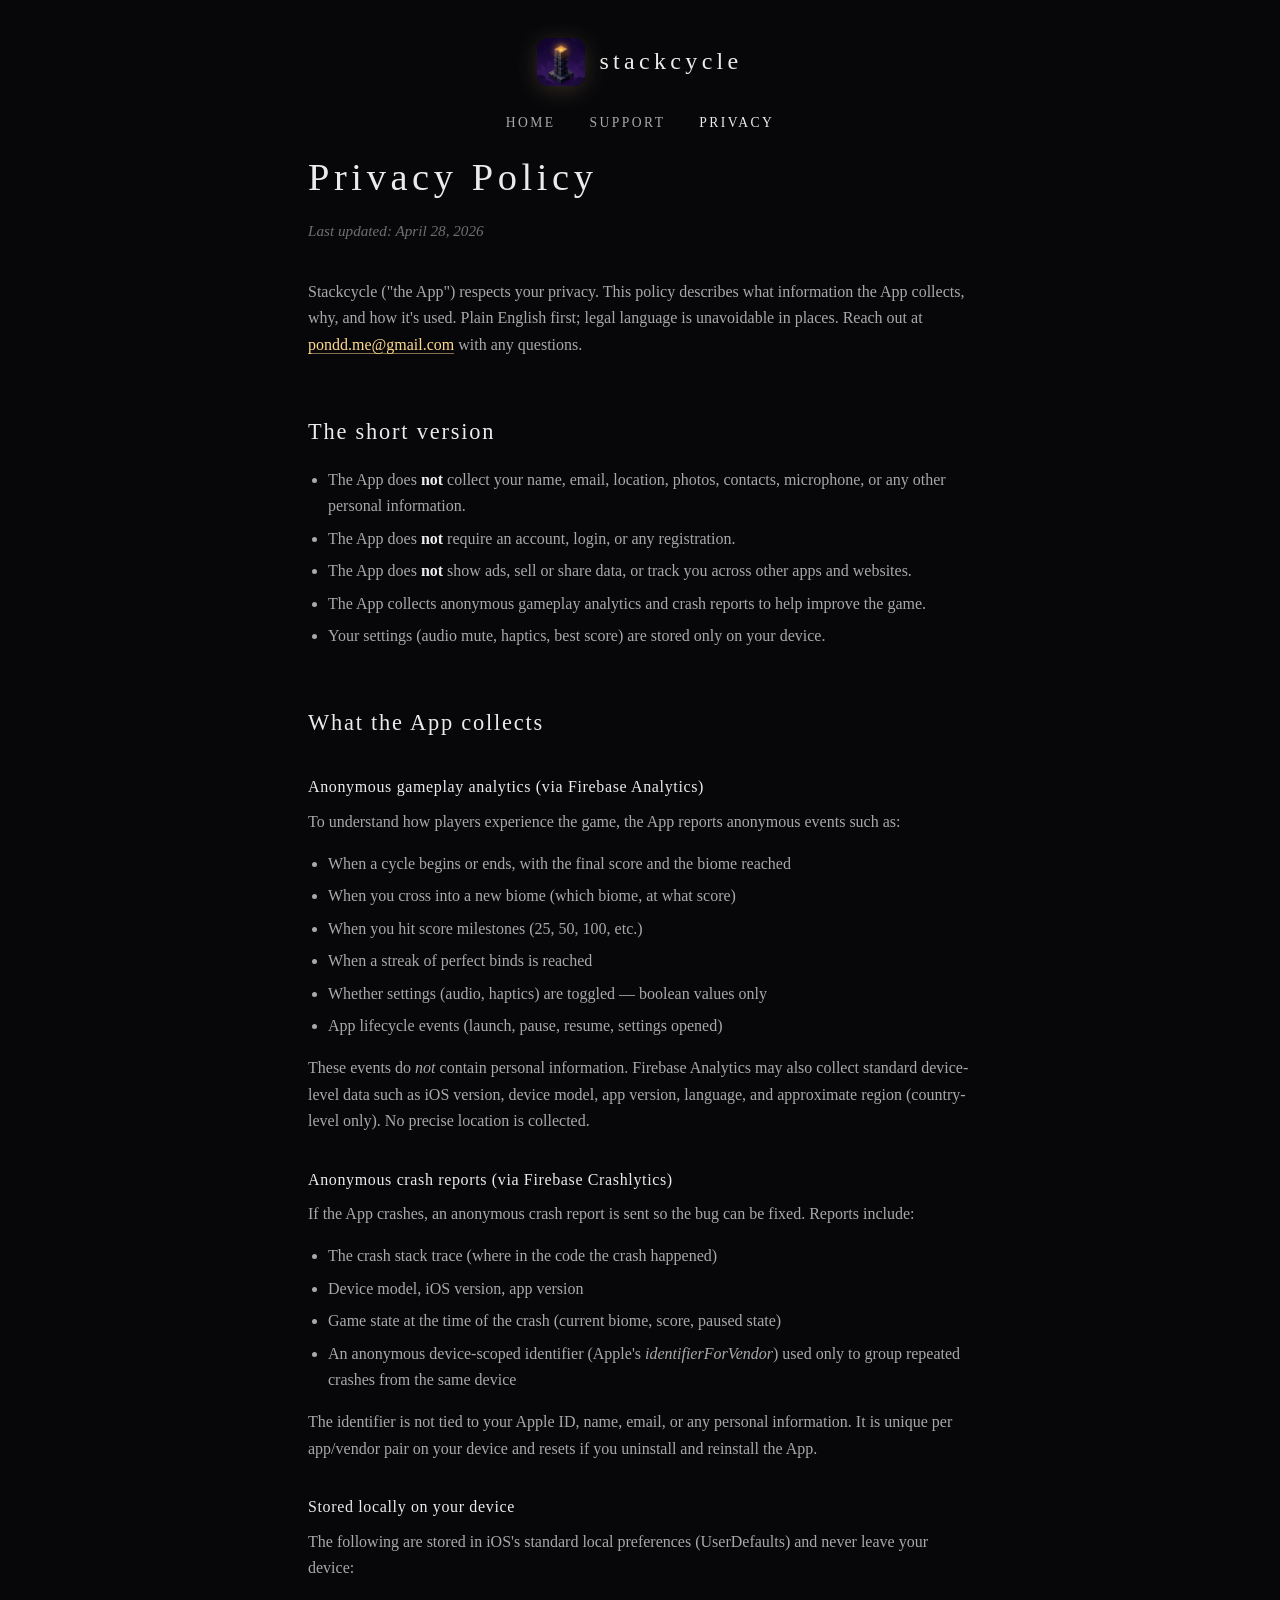
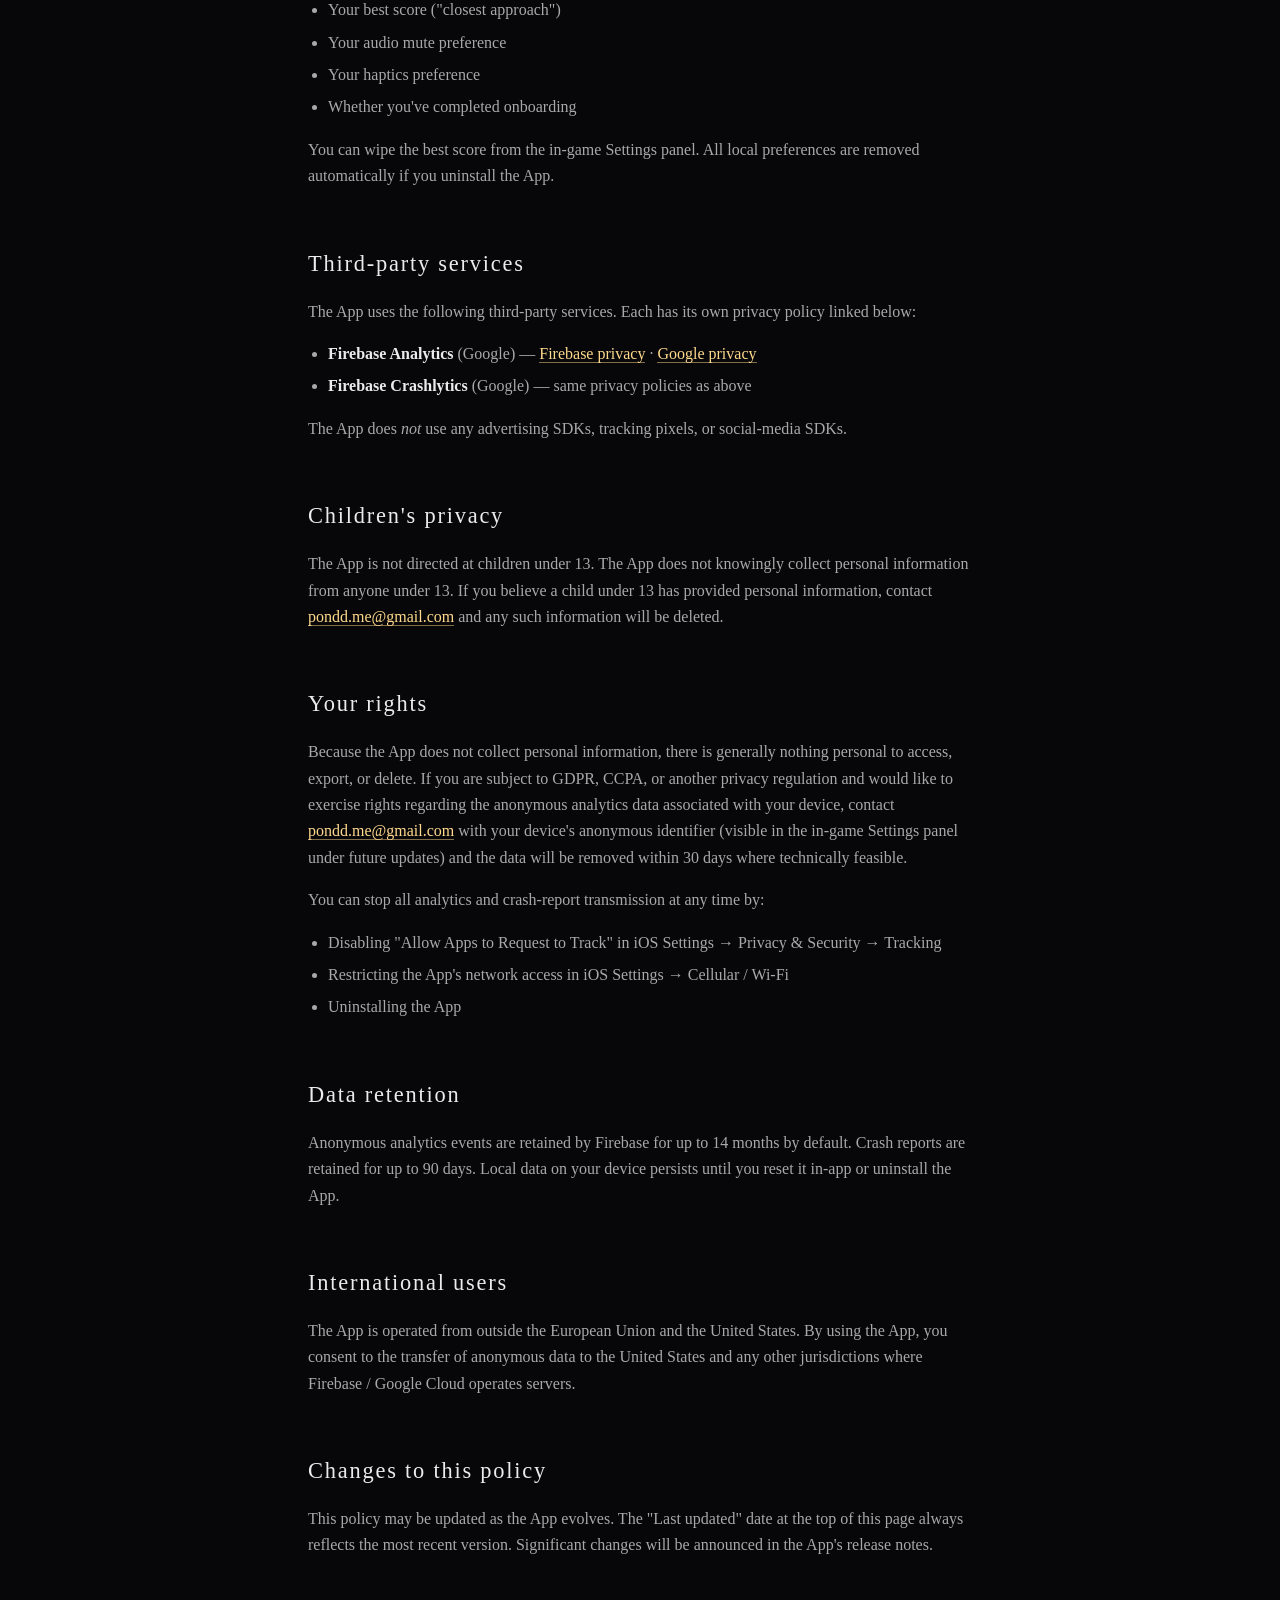
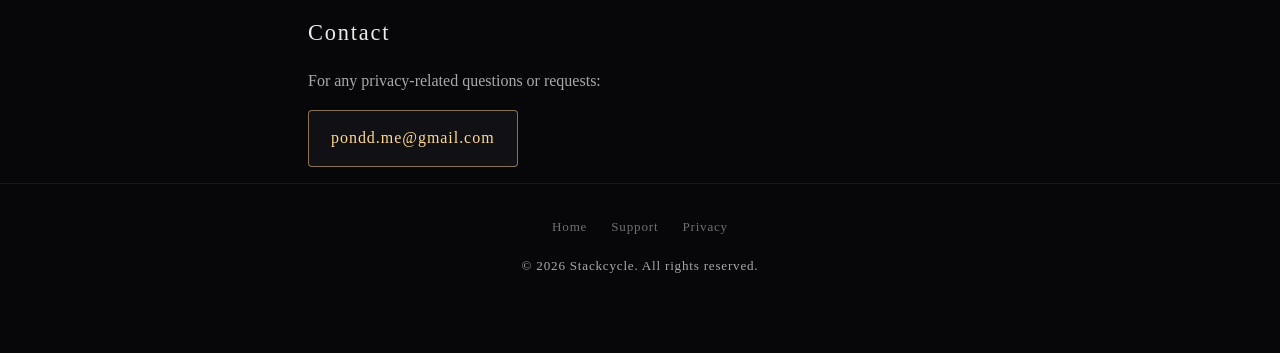
==== privacy.html @ cc397fa3 "init" ====
<!doctype html>
<html lang="en">
<head>
    <meta charset="utf-8">
    <meta name="viewport" content="width=device-width, initial-scale=1">
    <title>Privacy Policy — Stackcycle</title>
    <meta name="description" content="Privacy policy for Stackcycle.">
    <link rel="icon" type="image/png" href="assets/icon.png">
    <link rel="apple-touch-icon" href="assets/icon.png">
    <link rel="stylesheet" href="assets/style.css">
</head>
<body>
    <header class="site-header container">
        <a href="index.html" class="site-header__brand">
            <img src="assets/icon.png" alt="Stackcycle icon" class="site-header__icon">
            <span class="site-header__name">stackcycle</span>
        </a>
        <nav class="site-nav">
            <a href="index.html">Home</a>
            <a href="support.html">Support</a>
            <a href="privacy.html" class="active">Privacy</a>
        </nav>
    </header>

    <main class="container">
        <h1>Privacy Policy</h1>
        <p class="section-eyebrow">Last updated: April 28, 2026</p>

        <p>Stackcycle ("the App") respects your privacy. This policy describes what information the App collects, why, and how it's used. Plain English first; legal language is unavoidable in places. Reach out at <a href="mailto:pondd.me@gmail.com">pondd.me@gmail.com</a> with any questions.</p>

        <h2>The short version</h2>

        <ul>
            <li>The App does <strong>not</strong> collect your name, email, location, photos, contacts, microphone, or any other personal information.</li>
            <li>The App does <strong>not</strong> require an account, login, or any registration.</li>
            <li>The App does <strong>not</strong> show ads, sell or share data, or track you across other apps and websites.</li>
            <li>The App collects anonymous gameplay analytics and crash reports to help improve the game.</li>
            <li>Your settings (audio mute, haptics, best score) are stored only on your device.</li>
        </ul>

        <h2>What the App collects</h2>

        <h3>Anonymous gameplay analytics (via Firebase Analytics)</h3>
        <p>To understand how players experience the game, the App reports anonymous events such as:</p>
        <ul>
            <li>When a cycle begins or ends, with the final score and the biome reached</li>
            <li>When you cross into a new biome (which biome, at what score)</li>
            <li>When you hit score milestones (25, 50, 100, etc.)</li>
            <li>When a streak of perfect binds is reached</li>
            <li>Whether settings (audio, haptics) are toggled — boolean values only</li>
            <li>App lifecycle events (launch, pause, resume, settings opened)</li>
        </ul>
        <p>These events do <em>not</em> contain personal information. Firebase Analytics may also collect standard device-level data such as iOS version, device model, app version, language, and approximate region (country-level only). No precise location is collected.</p>

        <h3>Anonymous crash reports (via Firebase Crashlytics)</h3>
        <p>If the App crashes, an anonymous crash report is sent so the bug can be fixed. Reports include:</p>
        <ul>
            <li>The crash stack trace (where in the code the crash happened)</li>
            <li>Device model, iOS version, app version</li>
            <li>Game state at the time of the crash (current biome, score, paused state)</li>
            <li>An anonymous device-scoped identifier (Apple's <em>identifierForVendor</em>) used only to group repeated crashes from the same device</li>
        </ul>
        <p>The identifier is not tied to your Apple ID, name, email, or any personal information. It is unique per app/vendor pair on your device and resets if you uninstall and reinstall the App.</p>

        <h3>Stored locally on your device</h3>
        <p>The following are stored in iOS's standard local preferences (UserDefaults) and never leave your device:</p>
        <ul>
            <li>Your best score ("closest approach")</li>
            <li>Your audio mute preference</li>
            <li>Your haptics preference</li>
            <li>Whether you've completed onboarding</li>
        </ul>
        <p>You can wipe the best score from the in-game Settings panel. All local preferences are removed automatically if you uninstall the App.</p>

        <h2>Third-party services</h2>

        <p>The App uses the following third-party services. Each has its own privacy policy linked below:</p>

        <ul>
            <li><strong>Firebase Analytics</strong> (Google) — <a href="https://firebase.google.com/support/privacy" target="_blank" rel="noopener">Firebase privacy</a> · <a href="https://policies.google.com/privacy" target="_blank" rel="noopener">Google privacy</a></li>
            <li><strong>Firebase Crashlytics</strong> (Google) — same privacy policies as above</li>
        </ul>

        <p>The App does <em>not</em> use any advertising SDKs, tracking pixels, or social-media SDKs.</p>

        <h2>Children's privacy</h2>

        <p>The App is not directed at children under 13. The App does not knowingly collect personal information from anyone under 13. If you believe a child under 13 has provided personal information, contact <a href="mailto:pondd.me@gmail.com">pondd.me@gmail.com</a> and any such information will be deleted.</p>

        <h2>Your rights</h2>

        <p>Because the App does not collect personal information, there is generally nothing personal to access, export, or delete. If you are subject to GDPR, CCPA, or another privacy regulation and would like to exercise rights regarding the anonymous analytics data associated with your device, contact <a href="mailto:pondd.me@gmail.com">pondd.me@gmail.com</a> with your device's anonymous identifier (visible in the in-game Settings panel under future updates) and the data will be removed within 30 days where technically feasible.</p>

        <p>You can stop all analytics and crash-report transmission at any time by:</p>
        <ul>
            <li>Disabling "Allow Apps to Request to Track" in iOS Settings → Privacy &amp; Security → Tracking</li>
            <li>Restricting the App's network access in iOS Settings → Cellular / Wi-Fi</li>
            <li>Uninstalling the App</li>
        </ul>

        <h2>Data retention</h2>

        <p>Anonymous analytics events are retained by Firebase for up to 14 months by default. Crash reports are retained for up to 90 days. Local data on your device persists until you reset it in-app or uninstall the App.</p>

        <h2>International users</h2>

        <p>The App is operated from outside the European Union and the United States. By using the App, you consent to the transfer of anonymous data to the United States and any other jurisdictions where Firebase / Google Cloud operates servers.</p>

        <h2>Changes to this policy</h2>

        <p>This policy may be updated as the App evolves. The "Last updated" date at the top of this page always reflects the most recent version. Significant changes will be announced in the App's release notes.</p>

        <h2>Contact</h2>

        <p>For any privacy-related questions or requests:</p>
        <p><a href="mailto:pondd.me@gmail.com" class="contact-pill">pondd.me@gmail.com</a></p>
    </main>

    <footer>
        <a href="index.html">Home</a>
        <a href="support.html">Support</a>
        <a href="privacy.html">Privacy</a>
        <p style="margin-top:18px;">&copy; 2026 Stackcycle. All rights reserved.</p>
    </footer>
</body>
</html>
---- assets/style.css ----
/* Stackcycle — shared site styles */

:root {
    --bg: #07070a;
    --bg-panel: rgba(20, 20, 26, 0.7);
    --border: rgba(255, 255, 255, 0.08);
    --text: rgba(255, 255, 255, 0.92);
    --text-soft: rgba(255, 255, 255, 0.65);
    --text-faint: rgba(255, 255, 255, 0.42);
    --gold: rgb(255, 217, 140);
    --gold-soft: rgba(255, 217, 140, 0.5);
}

*, *::before, *::after { box-sizing: border-box; }

html, body {
    margin: 0;
    padding: 0;
    background: var(--bg);
    color: var(--text);
    font-family: Georgia, "Times New Roman", "Iowan Old Style", serif;
    font-weight: 300;
    line-height: 1.65;
    -webkit-font-smoothing: antialiased;
    -moz-osx-font-smoothing: grayscale;
}

a {
    color: var(--gold);
    text-decoration: none;
    border-bottom: 1px solid var(--gold-soft);
    transition: opacity 0.2s;
}
a:hover { opacity: 0.7; }

/* Layout */

.container {
    max-width: 720px;
    margin: 0 auto;
    padding: 0 28px;
}

.site-header {
    padding: 28px 0 0;
    text-align: center;
}

.site-header__brand {
    display: inline-flex;
    align-items: center;
    gap: 14px;
    color: var(--text);
    border-bottom: none;
    padding: 10px 0;
}
.site-header__brand:hover { opacity: 0.85; }

.site-header__icon {
    width: 48px; height: 48px;
    border-radius: 11px;
    box-shadow: 0 4px 24px rgba(255, 217, 140, 0.18);
}

.site-header__name {
    font-family: Georgia, serif;
    font-weight: 300;
    font-size: 1.5rem;
    letter-spacing: 0.18em;
    text-transform: lowercase;
}

.site-nav {
    padding: 16px 0 12px;
    text-align: center;
    font-size: 0.85rem;
    letter-spacing: 0.18em;
    text-transform: uppercase;
}
.site-nav a {
    margin: 0 14px;
    color: var(--text-soft);
    border-bottom: none;
}
.site-nav a:hover { color: var(--gold); }
.site-nav a.active { color: var(--text); }

/* Hero */

.hero {
    position: relative;
    padding: 80px 0 100px;
    text-align: center;
    overflow: hidden;
    border-bottom: 1px solid var(--border);
}

.hero__bg {
    position: absolute;
    inset: 0;
    background-size: cover;
    background-position: center;
    background-repeat: no-repeat;
    opacity: 0.35;
    z-index: 0;
    filter: blur(0.5px);
}
.hero__bg::after {
    content: "";
    position: absolute;
    inset: 0;
    background: linear-gradient(180deg, rgba(7,7,10,0.4) 0%, rgba(7,7,10,0.85) 70%, var(--bg) 100%);
}

.hero__content {
    position: relative;
    z-index: 1;
}

.hero__title {
    font-family: Georgia, serif;
    font-weight: 200;
    font-size: 3.4rem;
    letter-spacing: 0.22em;
    text-transform: lowercase;
    margin: 12px 0 22px;
    text-shadow: 0 4px 24px rgba(0,0,0,0.6);
}

.hero__tagline {
    font-style: italic;
    color: var(--text-soft);
    font-size: 1.1rem;
    letter-spacing: 0.06em;
    margin: 0 auto 36px;
    max-width: 460px;
    text-shadow: 0 2px 12px rgba(0,0,0,0.6);
}

.hero__cta {
    display: inline-flex;
    align-items: center;
    gap: 8px;
    padding: 12px 28px;
    color: var(--text);
    border: 1px solid var(--gold-soft);
    border-radius: 2px;
    font-size: 0.9rem;
    letter-spacing: 0.16em;
    text-transform: uppercase;
}
.hero__cta:hover { background: rgba(255,217,140,0.06); }

/* Content */

main { padding: 60px 0 80px; }

h1 {
    font-family: Georgia, serif;
    font-weight: 200;
    font-size: 2.4rem;
    letter-spacing: 0.12em;
    margin: 0 0 8px;
}

h2 {
    font-family: Georgia, serif;
    font-weight: 300;
    font-size: 1.4rem;
    letter-spacing: 0.08em;
    margin: 56px 0 16px;
    color: var(--text);
}

h3 {
    font-weight: 400;
    font-size: 1rem;
    letter-spacing: 0.04em;
    margin: 32px 0 8px;
    color: var(--text);
}

.section-eyebrow {
    color: var(--text-faint);
    font-style: italic;
    font-size: 0.95rem;
    margin: 0 0 36px;
}

p {
    color: var(--text-soft);
    margin: 0 0 16px;
}

ul, ol {
    color: var(--text-soft);
    padding-left: 20px;
}
li { margin: 6px 0; }

strong, b {
    color: var(--text);
    font-weight: 600;
}

/* Cards */

.card {
    background: var(--bg-panel);
    border: 1px solid var(--border);
    border-radius: 4px;
    padding: 24px 28px;
    margin: 18px 0;
}
.card h3 { margin-top: 0; }

/* Biome strip — small horizontally scrolling preview */

.biome-strip {
    display: grid;
    grid-template-columns: repeat(3, 1fr);
    gap: 8px;
    margin: 36px 0;
}
.biome-strip__tile {
    aspect-ratio: 16 / 9;
    background-size: cover;
    background-position: center;
    border-radius: 3px;
    opacity: 0.85;
    transition: opacity 0.3s, transform 0.3s;
}
.biome-strip__tile:hover { opacity: 1; transform: translateY(-2px); }

/* Lore quote */

.lore {
    border-left: 1px solid var(--gold-soft);
    padding: 4px 0 4px 20px;
    margin: 28px 0;
    font-style: italic;
    color: var(--text-soft);
}

/* FAQ */

.faq__item {
    border-bottom: 1px solid var(--border);
    padding: 18px 0;
}
.faq__q {
    color: var(--text);
    font-weight: 400;
    margin: 0 0 8px;
}
.faq__a { margin: 0; }

/* Contact pill */

.contact-pill {
    display: inline-block;
    padding: 14px 22px;
    background: var(--bg-panel);
    border: 1px solid var(--gold-soft);
    border-radius: 4px;
    color: var(--gold);
    border-bottom: 1px solid var(--gold-soft);
    font-family: Georgia, serif;
    letter-spacing: 0.06em;
}

/* Footer */

footer {
    border-top: 1px solid var(--border);
    padding: 32px 0 60px;
    text-align: center;
    color: var(--text-faint);
    font-size: 0.82rem;
    letter-spacing: 0.06em;
}
footer a {
    color: var(--text-faint);
    border-bottom: none;
    margin: 0 10px;
}
footer a:hover { color: var(--gold); }

/* Responsive */

@media (max-width: 600px) {
    .hero { padding: 56px 0 72px; }
    .hero__title { font-size: 2.4rem; letter-spacing: 0.16em; }
    .hero__tagline { font-size: 1rem; }
    h1 { font-size: 1.9rem; }
    h2 { font-size: 1.2rem; margin: 40px 0 12px; }
    .biome-strip { grid-template-columns: repeat(2, 1fr); }
}
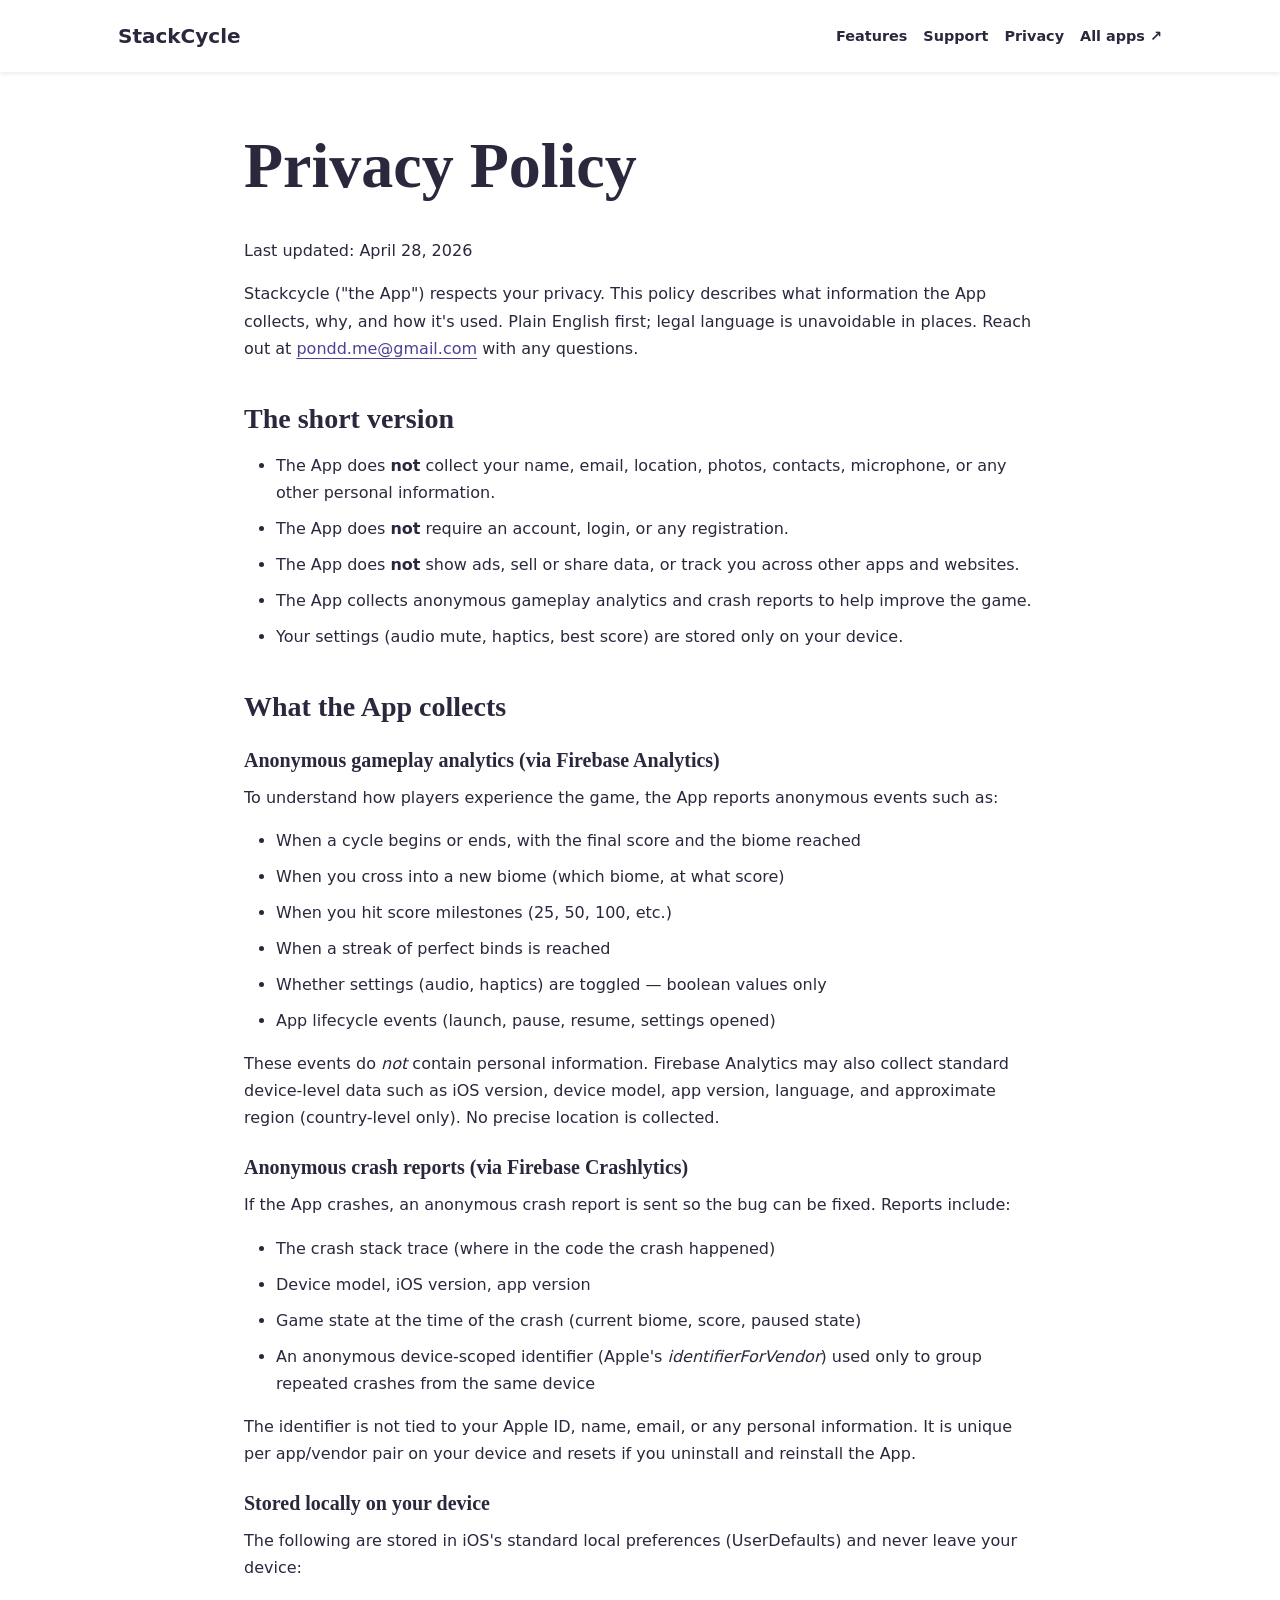
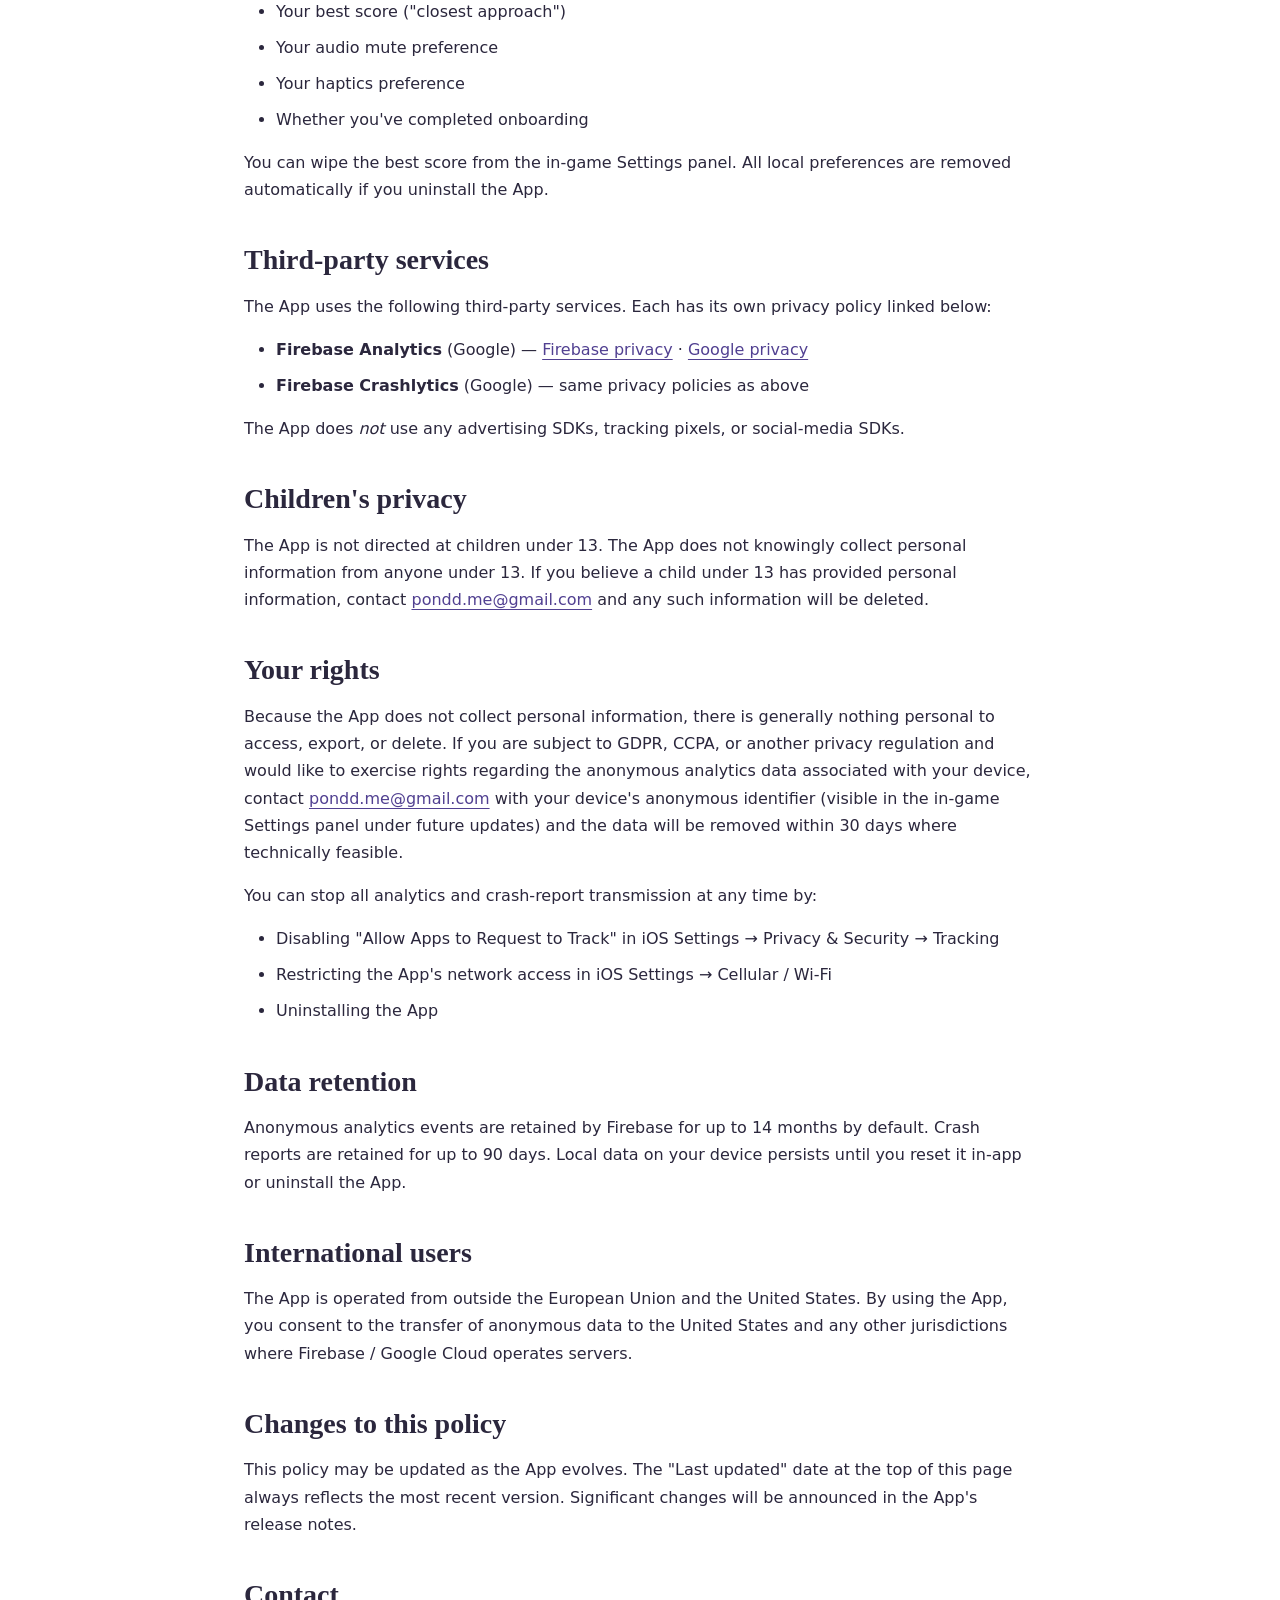
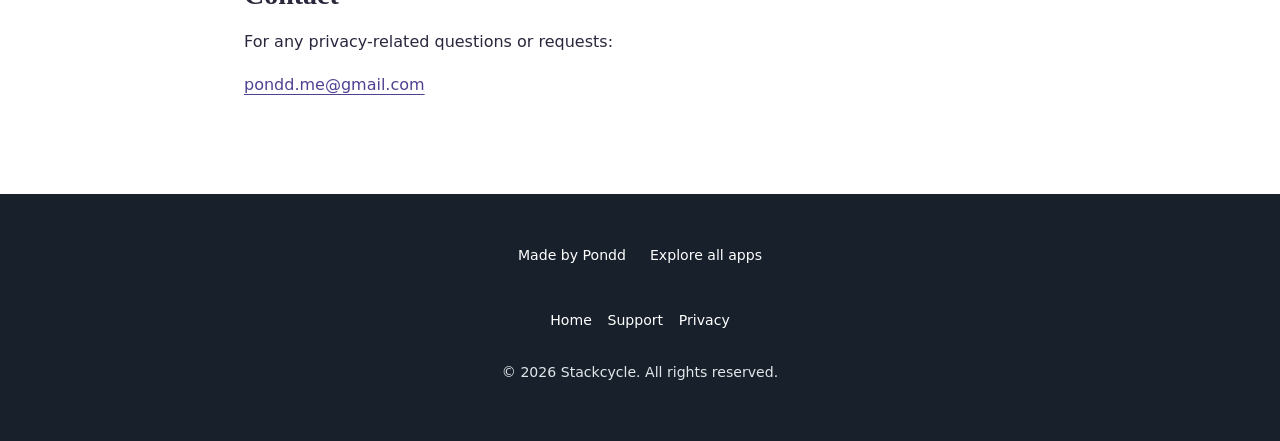
==== commit 5f454dcb: "Refresh app website with customized New Age layout" ====
--- a/privacy.html
+++ b/privacy.html
@@ -1,126 +1,82 @@
-<!doctype html>
-<html lang="en">
-<head>
-    <meta charset="utf-8">
-    <meta name="viewport" content="width=device-width, initial-scale=1">
-    <title>Privacy Policy — Stackcycle</title>
-    <meta name="description" content="Privacy policy for Stackcycle.">
-    <link rel="icon" type="image/png" href="assets/icon.png">
-    <link rel="apple-touch-icon" href="assets/icon.png">
-    <link rel="stylesheet" href="assets/style.css">
-</head>
-<body>
-    <header class="site-header container">
-        <a href="index.html" class="site-header__brand">
-            <img src="assets/icon.png" alt="Stackcycle icon" class="site-header__icon">
-            <span class="site-header__name">stackcycle</span>
-        </a>
-        <nav class="site-nav">
-            <a href="index.html">Home</a>
-            <a href="support.html">Support</a>
-            <a href="privacy.html" class="active">Privacy</a>
-        </nav>
-    </header>
+<!doctype html><html lang="en"><head>
+<meta charset="utf-8"/>
+<meta content="width=device-width, initial-scale=1" name="viewport"/>
+<title>Privacy Policy — Stackcycle</title>
+<meta content="Privacy policy for Stackcycle." name="description"/>
+<link href="assets/icon.png" rel="icon" type="image/png"/>
+<link href="assets/icon.png" rel="apple-touch-icon"/>
 
-    <main class="container">
-        <h1>Privacy Policy</h1>
-        <p class="section-eyebrow">Last updated: April 28, 2026</p>
-
-        <p>Stackcycle ("the App") respects your privacy. This policy describes what information the App collects, why, and how it's used. Plain English first; legal language is unavoidable in places. Reach out at <a href="mailto:pondd.me@gmail.com">pondd.me@gmail.com</a> with any questions.</p>
-
-        <h2>The short version</h2>
-
-        <ul>
-            <li>The App does <strong>not</strong> collect your name, email, location, photos, contacts, microphone, or any other personal information.</li>
-            <li>The App does <strong>not</strong> require an account, login, or any registration.</li>
-            <li>The App does <strong>not</strong> show ads, sell or share data, or track you across other apps and websites.</li>
-            <li>The App collects anonymous gameplay analytics and crash reports to help improve the game.</li>
-            <li>Your settings (audio mute, haptics, best score) are stored only on your device.</li>
-        </ul>
-
-        <h2>What the App collects</h2>
-
-        <h3>Anonymous gameplay analytics (via Firebase Analytics)</h3>
-        <p>To understand how players experience the game, the App reports anonymous events such as:</p>
-        <ul>
-            <li>When a cycle begins or ends, with the final score and the biome reached</li>
-            <li>When you cross into a new biome (which biome, at what score)</li>
-            <li>When you hit score milestones (25, 50, 100, etc.)</li>
-            <li>When a streak of perfect binds is reached</li>
-            <li>Whether settings (audio, haptics) are toggled — boolean values only</li>
-            <li>App lifecycle events (launch, pause, resume, settings opened)</li>
-        </ul>
-        <p>These events do <em>not</em> contain personal information. Firebase Analytics may also collect standard device-level data such as iOS version, device model, app version, language, and approximate region (country-level only). No precise location is collected.</p>
-
-        <h3>Anonymous crash reports (via Firebase Crashlytics)</h3>
-        <p>If the App crashes, an anonymous crash report is sent so the bug can be fixed. Reports include:</p>
-        <ul>
-            <li>The crash stack trace (where in the code the crash happened)</li>
-            <li>Device model, iOS version, app version</li>
-            <li>Game state at the time of the crash (current biome, score, paused state)</li>
-            <li>An anonymous device-scoped identifier (Apple's <em>identifierForVendor</em>) used only to group repeated crashes from the same device</li>
-        </ul>
-        <p>The identifier is not tied to your Apple ID, name, email, or any personal information. It is unique per app/vendor pair on your device and resets if you uninstall and reinstall the App.</p>
-
-        <h3>Stored locally on your device</h3>
-        <p>The following are stored in iOS's standard local preferences (UserDefaults) and never leave your device:</p>
-        <ul>
-            <li>Your best score ("closest approach")</li>
-            <li>Your audio mute preference</li>
-            <li>Your haptics preference</li>
-            <li>Whether you've completed onboarding</li>
-        </ul>
-        <p>You can wipe the best score from the in-game Settings panel. All local preferences are removed automatically if you uninstall the App.</p>
-
-        <h2>Third-party services</h2>
-
-        <p>The App uses the following third-party services. Each has its own privacy policy linked below:</p>
-
-        <ul>
-            <li><strong>Firebase Analytics</strong> (Google) — <a href="https://firebase.google.com/support/privacy" target="_blank" rel="noopener">Firebase privacy</a> · <a href="https://policies.google.com/privacy" target="_blank" rel="noopener">Google privacy</a></li>
-            <li><strong>Firebase Crashlytics</strong> (Google) — same privacy policies as above</li>
-        </ul>
-
-        <p>The App does <em>not</em> use any advertising SDKs, tracking pixels, or social-media SDKs.</p>
-
-        <h2>Children's privacy</h2>
-
-        <p>The App is not directed at children under 13. The App does not knowingly collect personal information from anyone under 13. If you believe a child under 13 has provided personal information, contact <a href="mailto:pondd.me@gmail.com">pondd.me@gmail.com</a> and any such information will be deleted.</p>
-
-        <h2>Your rights</h2>
-
-        <p>Because the App does not collect personal information, there is generally nothing personal to access, export, or delete. If you are subject to GDPR, CCPA, or another privacy regulation and would like to exercise rights regarding the anonymous analytics data associated with your device, contact <a href="mailto:pondd.me@gmail.com">pondd.me@gmail.com</a> with your device's anonymous identifier (visible in the in-game Settings panel under future updates) and the data will be removed within 30 days where technically feasible.</p>
-
-        <p>You can stop all analytics and crash-report transmission at any time by:</p>
-        <ul>
-            <li>Disabling "Allow Apps to Request to Track" in iOS Settings → Privacy &amp; Security → Tracking</li>
-            <li>Restricting the App's network access in iOS Settings → Cellular / Wi-Fi</li>
-            <li>Uninstalling the App</li>
-        </ul>
-
-        <h2>Data retention</h2>
-
-        <p>Anonymous analytics events are retained by Firebase for up to 14 months by default. Crash reports are retained for up to 90 days. Local data on your device persists until you reset it in-app or uninstall the App.</p>
-
-        <h2>International users</h2>
-
-        <p>The App is operated from outside the European Union and the United States. By using the App, you consent to the transfer of anonymous data to the United States and any other jurisdictions where Firebase / Google Cloud operates servers.</p>
-
-        <h2>Changes to this policy</h2>
-
-        <p>This policy may be updated as the App evolves. The "Last updated" date at the top of this page always reflects the most recent version. Significant changes will be announced in the App's release notes.</p>
-
-        <h2>Contact</h2>
-
-        <p>For any privacy-related questions or requests:</p>
-        <p><a href="mailto:pondd.me@gmail.com" class="contact-pill">pondd.me@gmail.com</a></p>
-    </main>
-
-    <footer>
-        <a href="index.html">Home</a>
-        <a href="support.html">Support</a>
-        <a href="privacy.html">Privacy</a>
-        <p style="margin-top:18px;">&copy; 2026 Stackcycle. All rights reserved.</p>
-    </footer>
-</body>
-</html>
+<link href="new-age/css/styles.css" rel="stylesheet"/><link href="new-age/css/app.css" rel="stylesheet"/></head><body><a class="skip-link" href="#main-content">Skip to content</a><nav class="navbar navbar-light shadow-sm" id="mainNav" aria-label="Main navigation"><div class="container px-5"><a class="navbar-brand fw-bold" href="index.html">StackCycle</a><div class="site-links"><a href="index.html#features">Features</a><a href="support.html">Support</a><a href="privacy.html">Privacy</a><a href="https://pond1982.github.io/Pondd-Page/apps.html">All apps ↗</a></div></div></nav><main id="main-content" class="legal-content">
+<h1>Privacy Policy</h1>
+<p class="section-eyebrow">Last updated: April 28, 2026</p>
+<p>Stackcycle ("the App") respects your privacy. This policy describes what information the App collects, why, and how it's used. Plain English first; legal language is unavoidable in places. Reach out at <a href="mailto:pondd.me@gmail.com">pondd.me@gmail.com</a> with any questions.</p>
+<h2>The short version</h2>
+<ul>
+<li>The App does <strong>not</strong> collect your name, email, location, photos, contacts, microphone, or any other personal information.</li>
+<li>The App does <strong>not</strong> require an account, login, or any registration.</li>
+<li>The App does <strong>not</strong> show ads, sell or share data, or track you across other apps and websites.</li>
+<li>The App collects anonymous gameplay analytics and crash reports to help improve the game.</li>
+<li>Your settings (audio mute, haptics, best score) are stored only on your device.</li>
+</ul>
+<h2>What the App collects</h2>
+<h3>Anonymous gameplay analytics (via Firebase Analytics)</h3>
+<p>To understand how players experience the game, the App reports anonymous events such as:</p>
+<ul>
+<li>When a cycle begins or ends, with the final score and the biome reached</li>
+<li>When you cross into a new biome (which biome, at what score)</li>
+<li>When you hit score milestones (25, 50, 100, etc.)</li>
+<li>When a streak of perfect binds is reached</li>
+<li>Whether settings (audio, haptics) are toggled — boolean values only</li>
+<li>App lifecycle events (launch, pause, resume, settings opened)</li>
+</ul>
+<p>These events do <em>not</em> contain personal information. Firebase Analytics may also collect standard device-level data such as iOS version, device model, app version, language, and approximate region (country-level only). No precise location is collected.</p>
+<h3>Anonymous crash reports (via Firebase Crashlytics)</h3>
+<p>If the App crashes, an anonymous crash report is sent so the bug can be fixed. Reports include:</p>
+<ul>
+<li>The crash stack trace (where in the code the crash happened)</li>
+<li>Device model, iOS version, app version</li>
+<li>Game state at the time of the crash (current biome, score, paused state)</li>
+<li>An anonymous device-scoped identifier (Apple's <em>identifierForVendor</em>) used only to group repeated crashes from the same device</li>
+</ul>
+<p>The identifier is not tied to your Apple ID, name, email, or any personal information. It is unique per app/vendor pair on your device and resets if you uninstall and reinstall the App.</p>
+<h3>Stored locally on your device</h3>
+<p>The following are stored in iOS's standard local preferences (UserDefaults) and never leave your device:</p>
+<ul>
+<li>Your best score ("closest approach")</li>
+<li>Your audio mute preference</li>
+<li>Your haptics preference</li>
+<li>Whether you've completed onboarding</li>
+</ul>
+<p>You can wipe the best score from the in-game Settings panel. All local preferences are removed automatically if you uninstall the App.</p>
+<h2>Third-party services</h2>
+<p>The App uses the following third-party services. Each has its own privacy policy linked below:</p>
+<ul>
+<li><strong>Firebase Analytics</strong> (Google) — <a href="https://firebase.google.com/support/privacy" rel="noopener" target="_blank">Firebase privacy</a> · <a href="https://policies.google.com/privacy" rel="noopener" target="_blank">Google privacy</a></li>
+<li><strong>Firebase Crashlytics</strong> (Google) — same privacy policies as above</li>
+</ul>
+<p>The App does <em>not</em> use any advertising SDKs, tracking pixels, or social-media SDKs.</p>
+<h2>Children's privacy</h2>
+<p>The App is not directed at children under 13. The App does not knowingly collect personal information from anyone under 13. If you believe a child under 13 has provided personal information, contact <a href="mailto:pondd.me@gmail.com">pondd.me@gmail.com</a> and any such information will be deleted.</p>
+<h2>Your rights</h2>
+<p>Because the App does not collect personal information, there is generally nothing personal to access, export, or delete. If you are subject to GDPR, CCPA, or another privacy regulation and would like to exercise rights regarding the anonymous analytics data associated with your device, contact <a href="mailto:pondd.me@gmail.com">pondd.me@gmail.com</a> with your device's anonymous identifier (visible in the in-game Settings panel under future updates) and the data will be removed within 30 days where technically feasible.</p>
+<p>You can stop all analytics and crash-report transmission at any time by:</p>
+<ul>
+<li>Disabling "Allow Apps to Request to Track" in iOS Settings → Privacy &amp; Security → Tracking</li>
+<li>Restricting the App's network access in iOS Settings → Cellular / Wi-Fi</li>
+<li>Uninstalling the App</li>
+</ul>
+<h2>Data retention</h2>
+<p>Anonymous analytics events are retained by Firebase for up to 14 months by default. Crash reports are retained for up to 90 days. Local data on your device persists until you reset it in-app or uninstall the App.</p>
+<h2>International users</h2>
+<p>The App is operated from outside the European Union and the United States. By using the App, you consent to the transfer of anonymous data to the United States and any other jurisdictions where Firebase / Google Cloud operates servers.</p>
+<h2>Changes to this policy</h2>
+<p>This policy may be updated as the App evolves. The "Last updated" date at the top of this page always reflects the most recent version. Significant changes will be announced in the App's release notes.</p>
+<h2>Contact</h2>
+<p>For any privacy-related questions or requests:</p>
+<p><a class="contact-pill" href="mailto:pondd.me@gmail.com">pondd.me@gmail.com</a></p>
+</main><footer class="site-footer"><div class="container px-5"><div class="footer-links"><a href="https://pond1982.github.io/Pondd-Page/">Made by Pondd</a><a href="https://pond1982.github.io/Pondd-Page/apps.html">Explore all apps</a></div><div class="footer-original">
+<a href="index.html">Home</a>
+<a href="support.html">Support</a>
+<a href="privacy.html">Privacy</a>
+<p style="margin-top:18px;">© 2026 Stackcycle. All rights reserved.</p>
+</div></div></footer></body></html>
--- a/new-age/css/app.css
+++ b/new-age/css/app.css
@@ -0,0 +1,8 @@
+:root{--accent:#514091;--second:#8a4c48;--tint:#f2eef8;--ink:#2b273d;}
+/* App-specific layer for Start Bootstrap New Age. Base theme: MIT, see LICENSE-NEW-AGE.txt. */
+:root{--bs-body-font-family:system-ui,-apple-system,BlinkMacSystemFont,"Segoe UI",sans-serif;--bs-body-color:var(--ink)}
+html{scroll-padding-top:1rem}body{color:var(--ink);background:#fff;line-height:1.7}h1,h2,h3,.font-alt{font-family:Georgia,"Times New Roman",serif}img{max-width:100%}a{color:var(--accent);text-underline-offset:.25em}a:hover{color:var(--ink)}a:focus-visible,summary:focus-visible{outline:3px solid var(--accent);outline-offset:5px}a,button,summary{-webkit-tap-highlight-color:transparent}.skip-link{position:absolute;top:-100px;left:1rem;background:#fff;color:#111;padding:.7rem 1rem;z-index:1000}.skip-link:focus{top:.5rem}
+#mainNav{position:relative;padding:1rem 0;background:#fff}#mainNav .container{gap:1rem}#mainNav .navbar-brand{font-family:inherit;color:var(--ink);white-space:normal;line-height:1.25;max-width:100%;margin:0}.site-links{display:flex;flex-wrap:wrap;gap:.25rem 1rem;align-items:center}.site-links a{font-size:.9rem;padding:.5rem 0;font-weight:650;color:var(--ink);text-decoration:none}.site-links a:hover{text-decoration:underline}.masthead{padding:5rem 0 4rem;background:var(--tint);overflow:hidden}.eyebrow{font-family:inherit;font-size:.75rem;font-weight:750;text-transform:uppercase;letter-spacing:.15em;color:var(--accent);margin-bottom:1.25rem}.masthead h1{font-size:clamp(2.75rem,5.2vw,5rem);letter-spacing:-.045em;line-height:1.03}.lead{font-size:1.12rem;line-height:1.75;color:#4d555c;max-width:34rem}.app-badge{height:3.1rem}.download-link{display:inline-block}.download-link:hover{transform:translateY(-2px)}.text-link{display:inline-flex;align-items:center;min-height:44px;font-weight:650}.masthead-device-mockup{isolation:isolate;min-height:25rem}.art-orb{position:absolute;width:24rem;max-width:95%;aspect-ratio:1;border-radius:50%;background:linear-gradient(120deg,var(--accent),var(--second));opacity:.18;z-index:-1}.hero-image{display:block;width:auto;max-width:84%;max-height:34rem;border-radius:1.6rem;object-fit:contain;filter:drop-shadow(0 1.2rem 1.5rem #13283425)}.hero-image.phone{border:7px solid #20242c;max-height:34rem;border-radius:2rem}.hero-image.landscape{max-width:100%;width:100%;border-radius:2rem}.hero-image.mascot{border-radius:2.5rem;max-height:30rem}.bg-gradient-primary-to-secondary{background:linear-gradient(110deg,var(--accent),var(--second))!important}.statement{padding:3.3rem 0}.statement h2{font-size:clamp(1.65rem,3vw,2.7rem);line-height:1.25;max-width:54rem;margin:auto}.feature-number{display:block;font-size:2.3rem;line-height:1;font-weight:750;color:var(--accent);margin-bottom:1.1rem}.features-section h2,.detail-section>div>h2{font-size:clamp(2rem,3.5vw,3rem);margin-bottom:3rem}.feature-item h3{font-size:1.45rem}.feature-item p{color:#535b62}.detail-section{background:var(--tint)}.detail-content{max-width:74rem;margin:auto}.detail-content h2{margin:3rem 0 1.2rem;font-size:2rem}.detail-content h3{font-size:1.3rem}.detail-content .features,.roster,.blocks,.biome-strip{display:grid;grid-template-columns:repeat(3,minmax(0,1fr));gap:1.5rem}.detail-content .features__item,.roster__card,.blocks__item,.card,.faq-item,.callout,.contact-box{background:#fff;border:1px solid #16202b18;border-radius:1rem;padding:1.5rem;margin:1rem 0}.features__title,.roster__name,.blocks__item-name{font-weight:750}.features__icon{display:block;font-size:2rem}.roster__card{text-align:center}.roster__face{width:9rem;aspect-ratio:1;object-fit:cover;border-radius:50%;margin-bottom:1rem}.roster__origin,.roster__ult{font-size:.9rem}.blocks__item img{width:4rem;float:left;margin-right:1rem}.biome-strip__tile{aspect-ratio:2.09;background-size:cover;border-radius:.8rem}.lore{font:italic 1.4rem/1.7 Georgia,serif;border-left:3px solid var(--accent);padding:1rem 1.5rem;margin:2rem 0}.screenshot-scroll{display:grid;grid-template-columns:repeat(5,minmax(0,1fr));gap:1rem}.screenshot-item img{border-radius:.8rem}.caption{font-size:.8rem;text-align:center;margin:.7rem 0}.legal-content{max-width:52rem;padding:3.5rem 1.25rem 5rem;margin:auto;overflow-wrap:anywhere}.legal-content h1{font-size:clamp(2.4rem,5vw,4rem);margin-bottom:2rem}.legal-content h2{font-size:1.75rem;margin:2.5rem 0 1rem}.legal-content h3{font-size:1.25rem;margin:1.5rem 0 .75rem}.legal-content .hero{padding:0;background:none}.legal-content .card,.legal-content .callout{background:var(--tint)}.legal-content details{padding:1rem;border:1px solid #16202b25;border-radius:.75rem;margin:1rem 0}.legal-content summary{font-weight:700;cursor:pointer}.legal-content .icon{width:4rem}.legal-content li{margin:.55rem 0}.legal-content .btn{background:var(--accent);color:#fff;white-space:normal}.site-footer{background:#18212b;color:#e1e6e9;padding:2.5rem 0;text-align:center;font-size:.88rem}.footer-links{display:flex;flex-wrap:wrap;gap:.3rem 1.5rem;justify-content:center}.site-footer a{color:#fff;display:inline-flex;align-items:center;min-height:44px}.footer-original{margin-top:1.3rem}.footer-original a{margin:0 .35rem}.download-section{padding:4rem 0}.download-section h2{font-size:clamp(2rem,4vw,3.6rem)}.download-section p{color:#fff;margin-bottom:1.8rem}.section__lede{max-width:48rem}.detail-content .section{padding:1rem 0}.detail-content .section__title{margin-bottom:1rem}.detail-content>section{padding:1rem 0}.detail-content .hero__cta-note{display:none}
+@media(max-width:991px){.masthead{padding:3.5rem 0}.masthead .lead{margin:auto}.masthead-device-mockup{margin-top:2.5rem}.detail-content .features,.roster{grid-template-columns:repeat(2,minmax(0,1fr))}.site-links{gap:.2rem 1rem}.hero-image{max-height:28rem}.hero-image.phone{max-height:28rem}}
+@media(max-width:575px){.container.px-5{padding-left:1.25rem!important;padding-right:1.25rem!important}#mainNav .container{display:block}.site-links{margin-top:.7rem;gap:.1rem 1rem}.site-links a{font-size:.83rem}.masthead h1{font-size:2.8rem}.masthead-device-mockup{min-height:18rem}.hero-image{max-width:90%}.hero-image.phone{max-height:26rem}.detail-content .features,.blocks,.biome-strip{grid-template-columns:1fr}.roster{gap:.7rem}.roster__card{padding:.8rem}.screenshot-scroll{grid-template-columns:repeat(2,minmax(0,1fr))}.feature-item{text-align:left!important}.feature-number{font-size:1.7rem}.legal-content{padding-top:2.5rem}}
+@media(prefers-reduced-motion:reduce){html{scroll-behavior:auto!important}*{animation:none!important;transition:none!important}}
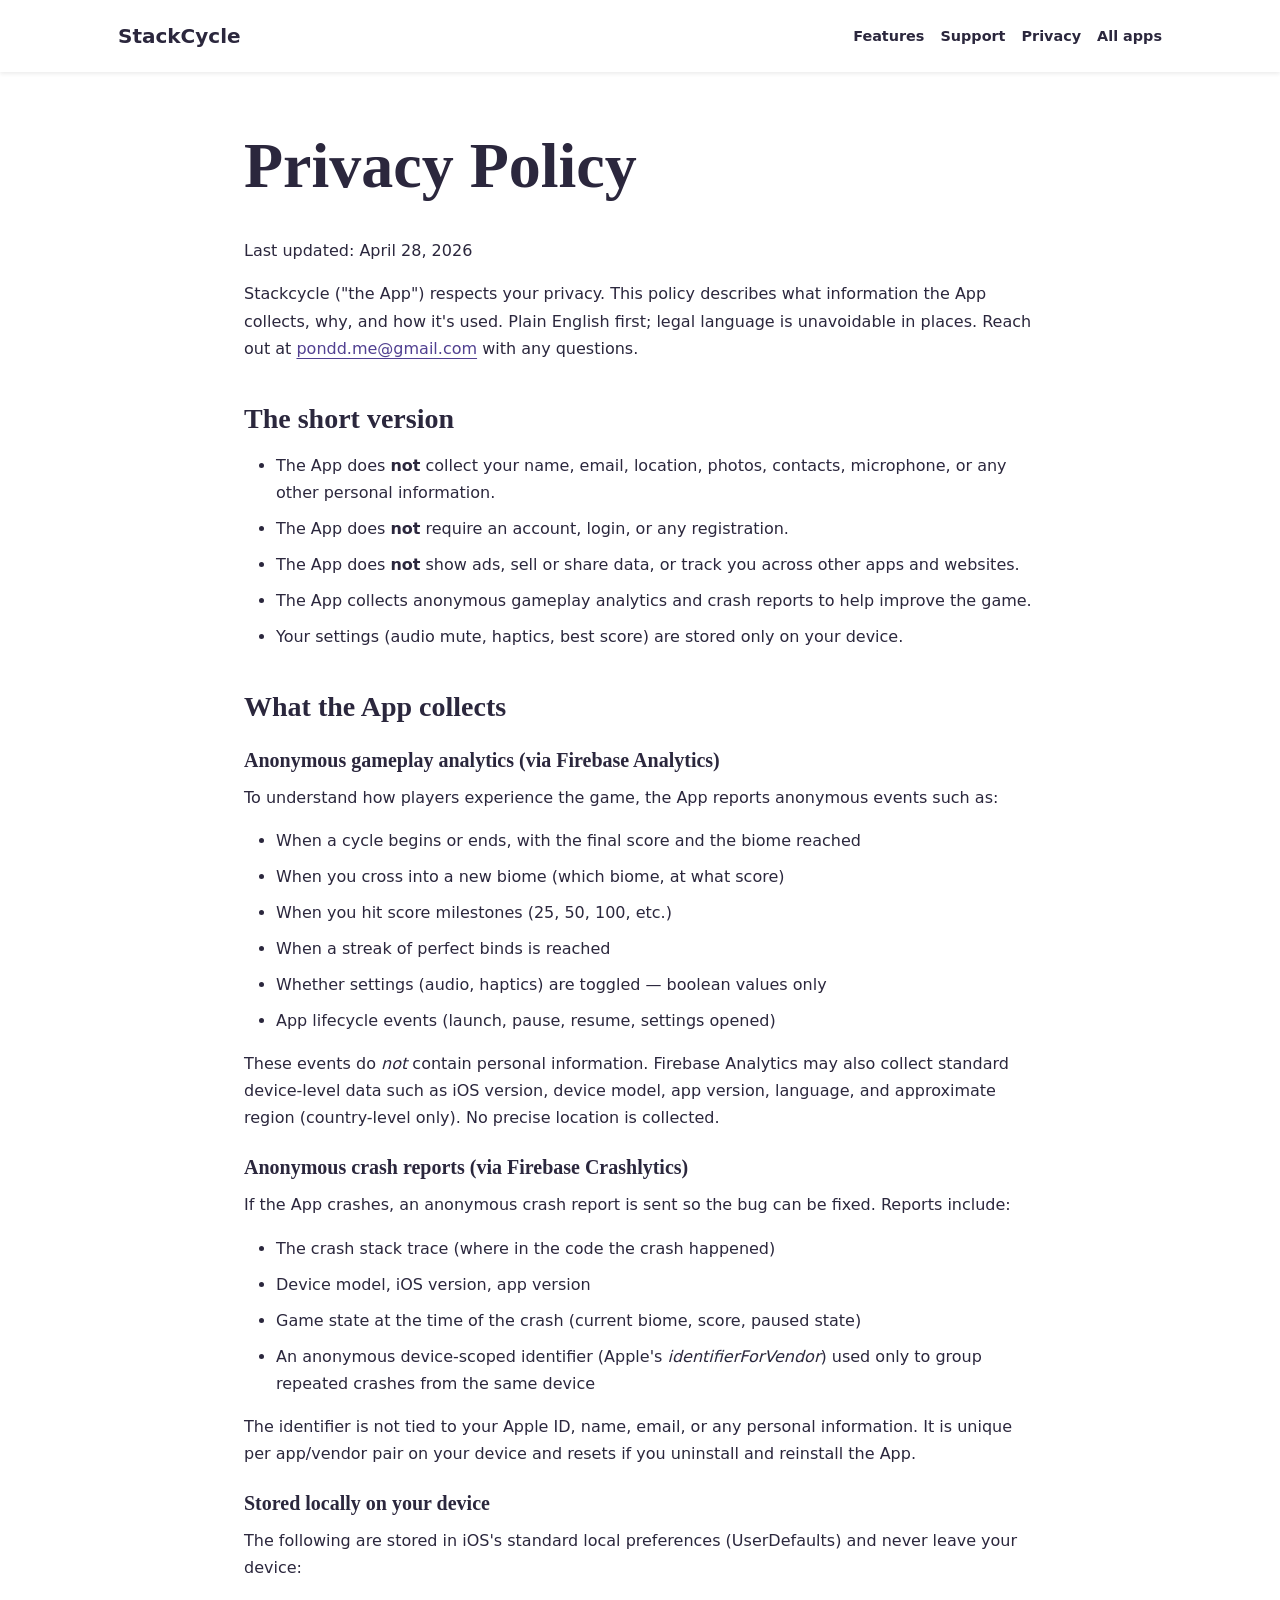
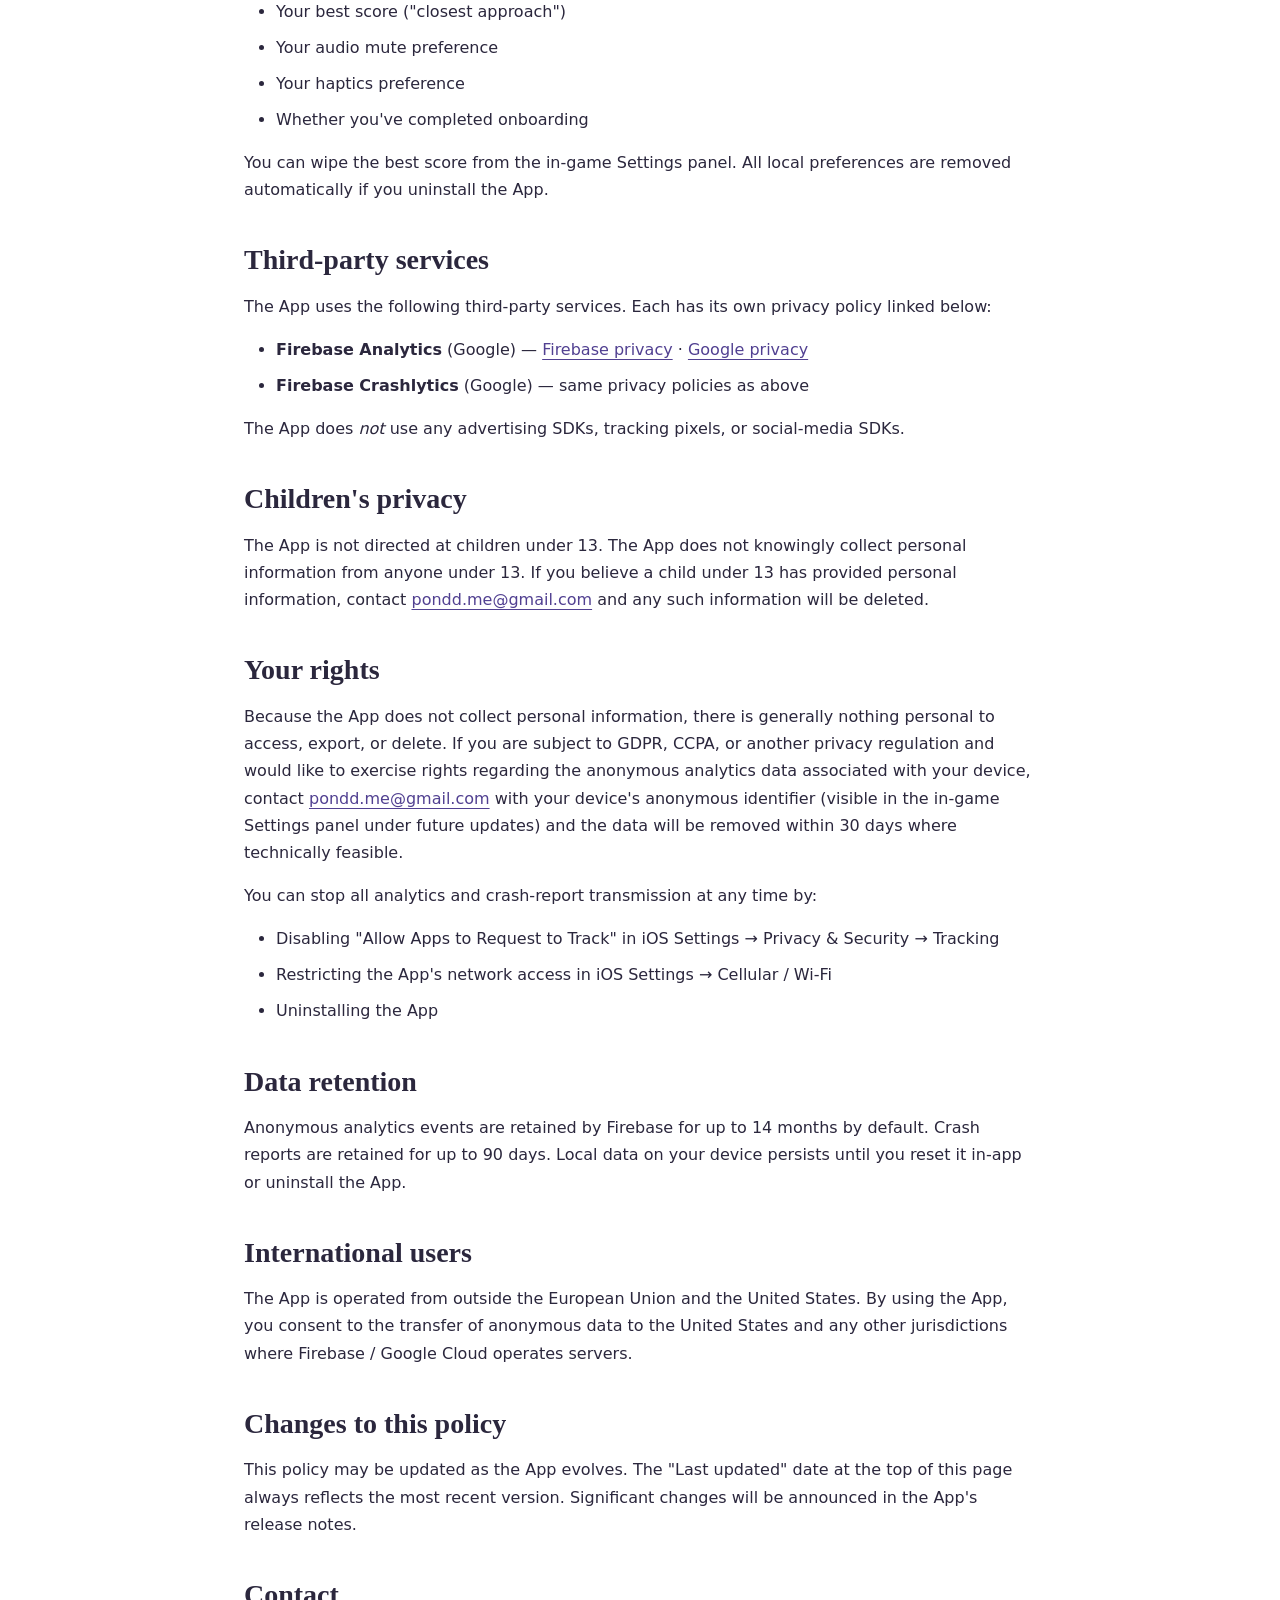
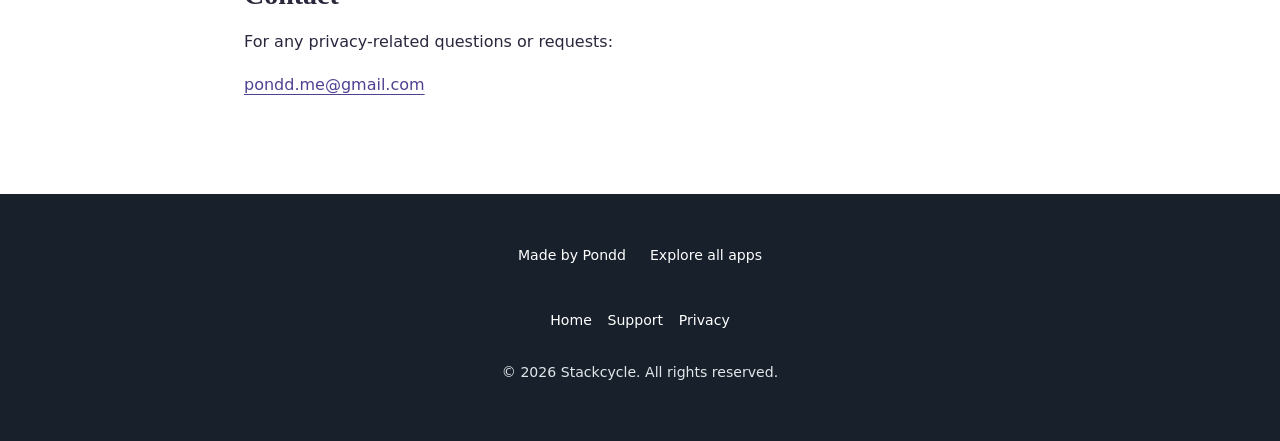
==== commit 1496aa33: "Align app-directory links and record browser QA results" ====
--- a/privacy.html
+++ b/privacy.html
@@ -6,7 +6,7 @@
 <link href="assets/icon.png" rel="icon" type="image/png"/>
 <link href="assets/icon.png" rel="apple-touch-icon"/>
 
-<link href="new-age/css/styles.css" rel="stylesheet"/><link href="new-age/css/app.css" rel="stylesheet"/></head><body><a class="skip-link" href="#main-content">Skip to content</a><nav class="navbar navbar-light shadow-sm" id="mainNav" aria-label="Main navigation"><div class="container px-5"><a class="navbar-brand fw-bold" href="index.html">StackCycle</a><div class="site-links"><a href="index.html#features">Features</a><a href="support.html">Support</a><a href="privacy.html">Privacy</a><a href="https://pond1982.github.io/Pondd-Page/apps.html">All apps ↗</a></div></div></nav><main id="main-content" class="legal-content">
+<link href="new-age/css/styles.css" rel="stylesheet"/><link href="new-age/css/app.css" rel="stylesheet"/></head><body><a class="skip-link" href="#main-content">Skip to content</a><nav class="navbar navbar-light shadow-sm" id="mainNav" aria-label="Main navigation"><div class="container px-5"><a class="navbar-brand fw-bold" href="index.html">StackCycle</a><div class="site-links"><a href="index.html#features">Features</a><a href="support.html">Support</a><a href="privacy.html">Privacy</a><a href="https://pond1982.github.io/Pondd-Page/index.html#apps">All apps</a></div></div></nav><main id="main-content" class="legal-content">
 <h1>Privacy Policy</h1>
 <p class="section-eyebrow">Last updated: April 28, 2026</p>
 <p>Stackcycle ("the App") respects your privacy. This policy describes what information the App collects, why, and how it's used. Plain English first; legal language is unavoidable in places. Reach out at <a href="mailto:pondd.me@gmail.com">pondd.me@gmail.com</a> with any questions.</p>
@@ -74,7 +74,7 @@
 <h2>Contact</h2>
 <p>For any privacy-related questions or requests:</p>
 <p><a class="contact-pill" href="mailto:pondd.me@gmail.com">pondd.me@gmail.com</a></p>
-</main><footer class="site-footer"><div class="container px-5"><div class="footer-links"><a href="https://pond1982.github.io/Pondd-Page/">Made by Pondd</a><a href="https://pond1982.github.io/Pondd-Page/apps.html">Explore all apps</a></div><div class="footer-original">
+</main><footer class="site-footer"><div class="container px-5"><div class="footer-links"><a href="https://pond1982.github.io/Pondd-Page/">Made by Pondd</a><a href="https://pond1982.github.io/Pondd-Page/index.html#apps">Explore all apps</a></div><div class="footer-original">
 <a href="index.html">Home</a>
 <a href="support.html">Support</a>
 <a href="privacy.html">Privacy</a>
--- a/new-age/css/app.css
+++ b/new-age/css/app.css
@@ -6,3 +6,6 @@
 @media(max-width:991px){.masthead{padding:3.5rem 0}.masthead .lead{margin:auto}.masthead-device-mockup{margin-top:2.5rem}.detail-content .features,.roster{grid-template-columns:repeat(2,minmax(0,1fr))}.site-links{gap:.2rem 1rem}.hero-image{max-height:28rem}.hero-image.phone{max-height:28rem}}
 @media(max-width:575px){.container.px-5{padding-left:1.25rem!important;padding-right:1.25rem!important}#mainNav .container{display:block}.site-links{margin-top:.7rem;gap:.1rem 1rem}.site-links a{font-size:.83rem}.masthead h1{font-size:2.8rem}.masthead-device-mockup{min-height:18rem}.hero-image{max-width:90%}.hero-image.phone{max-height:26rem}.detail-content .features,.blocks,.biome-strip{grid-template-columns:1fr}.roster{gap:.7rem}.roster__card{padding:.8rem}.screenshot-scroll{grid-template-columns:repeat(2,minmax(0,1fr))}.feature-item{text-align:left!important}.feature-number{font-size:1.7rem}.legal-content{padding-top:2.5rem}}
 @media(prefers-reduced-motion:reduce){html{scroll-behavior:auto!important}*{animation:none!important;transition:none!important}}
+
+/* Keep New Age row gutters inside narrow-screen containers. */
+@media(max-width:575px){.row.gx-5{--bs-gutter-x:2rem}}
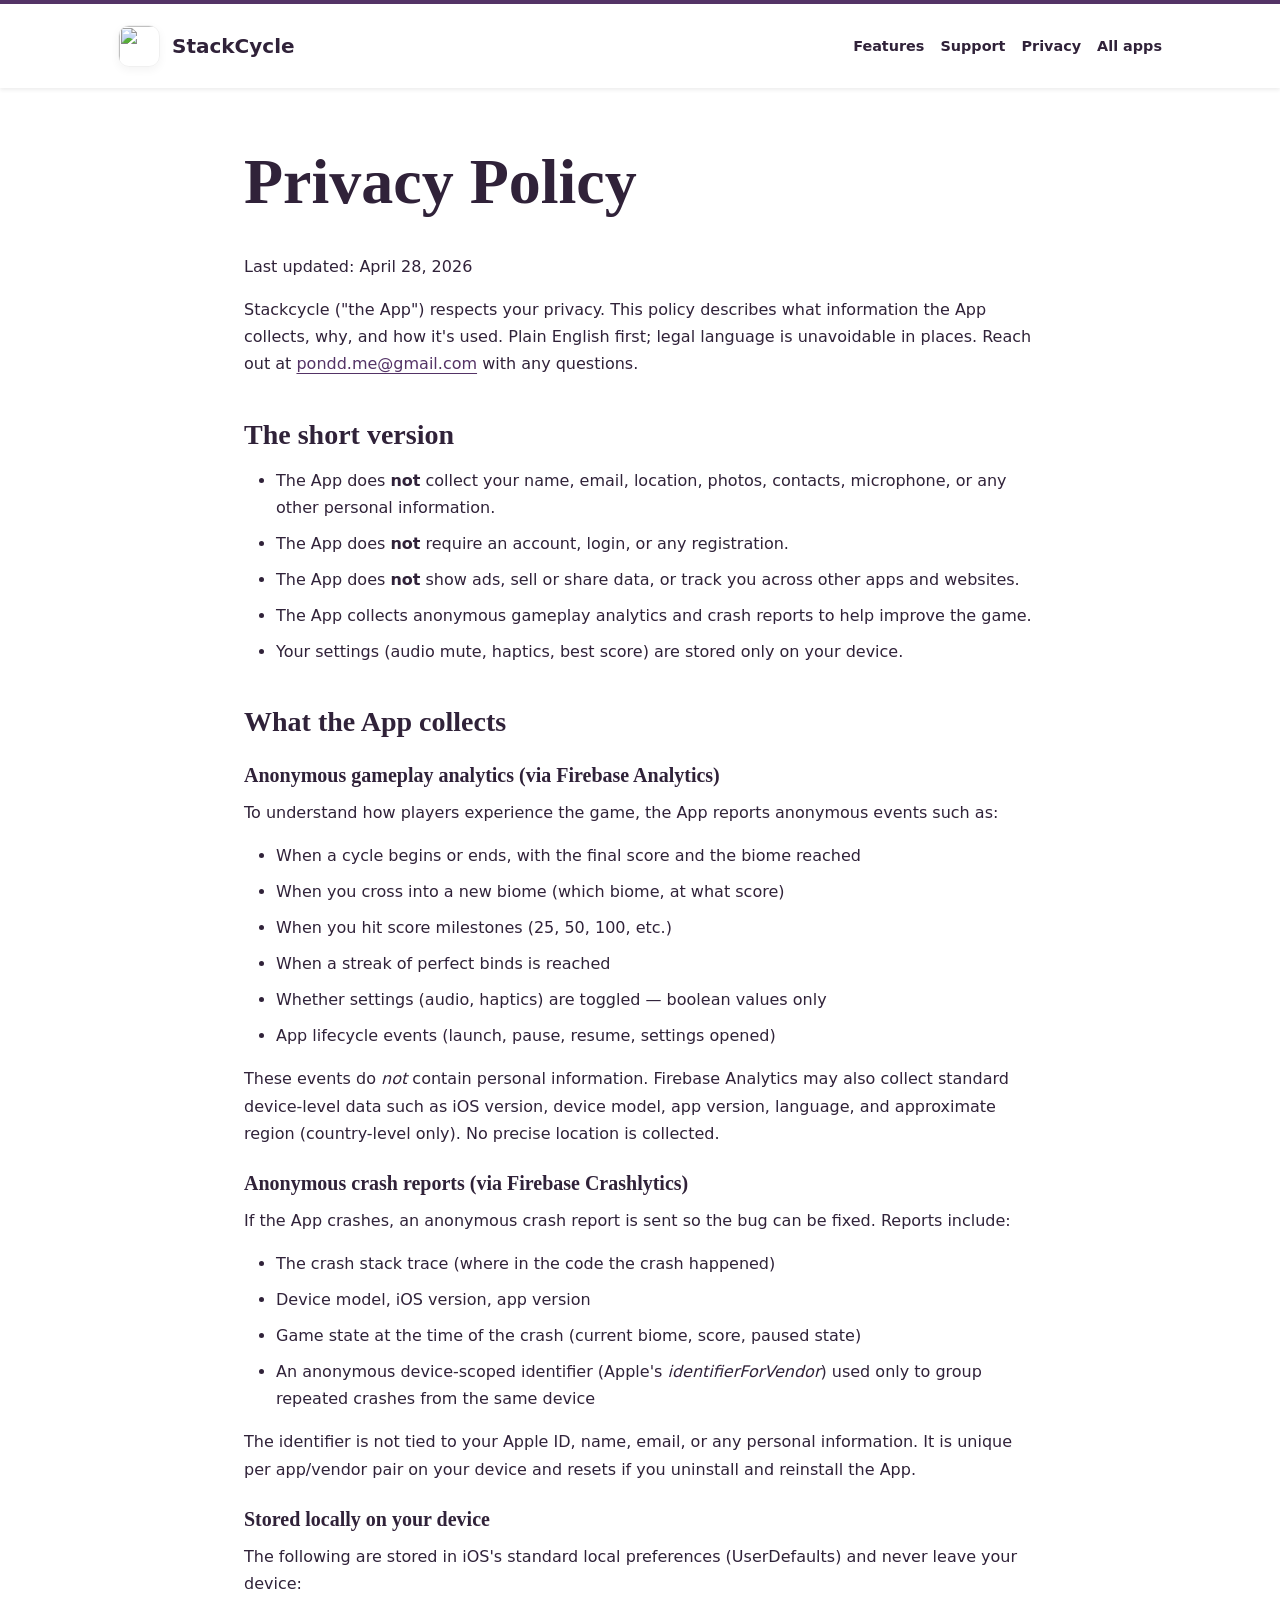
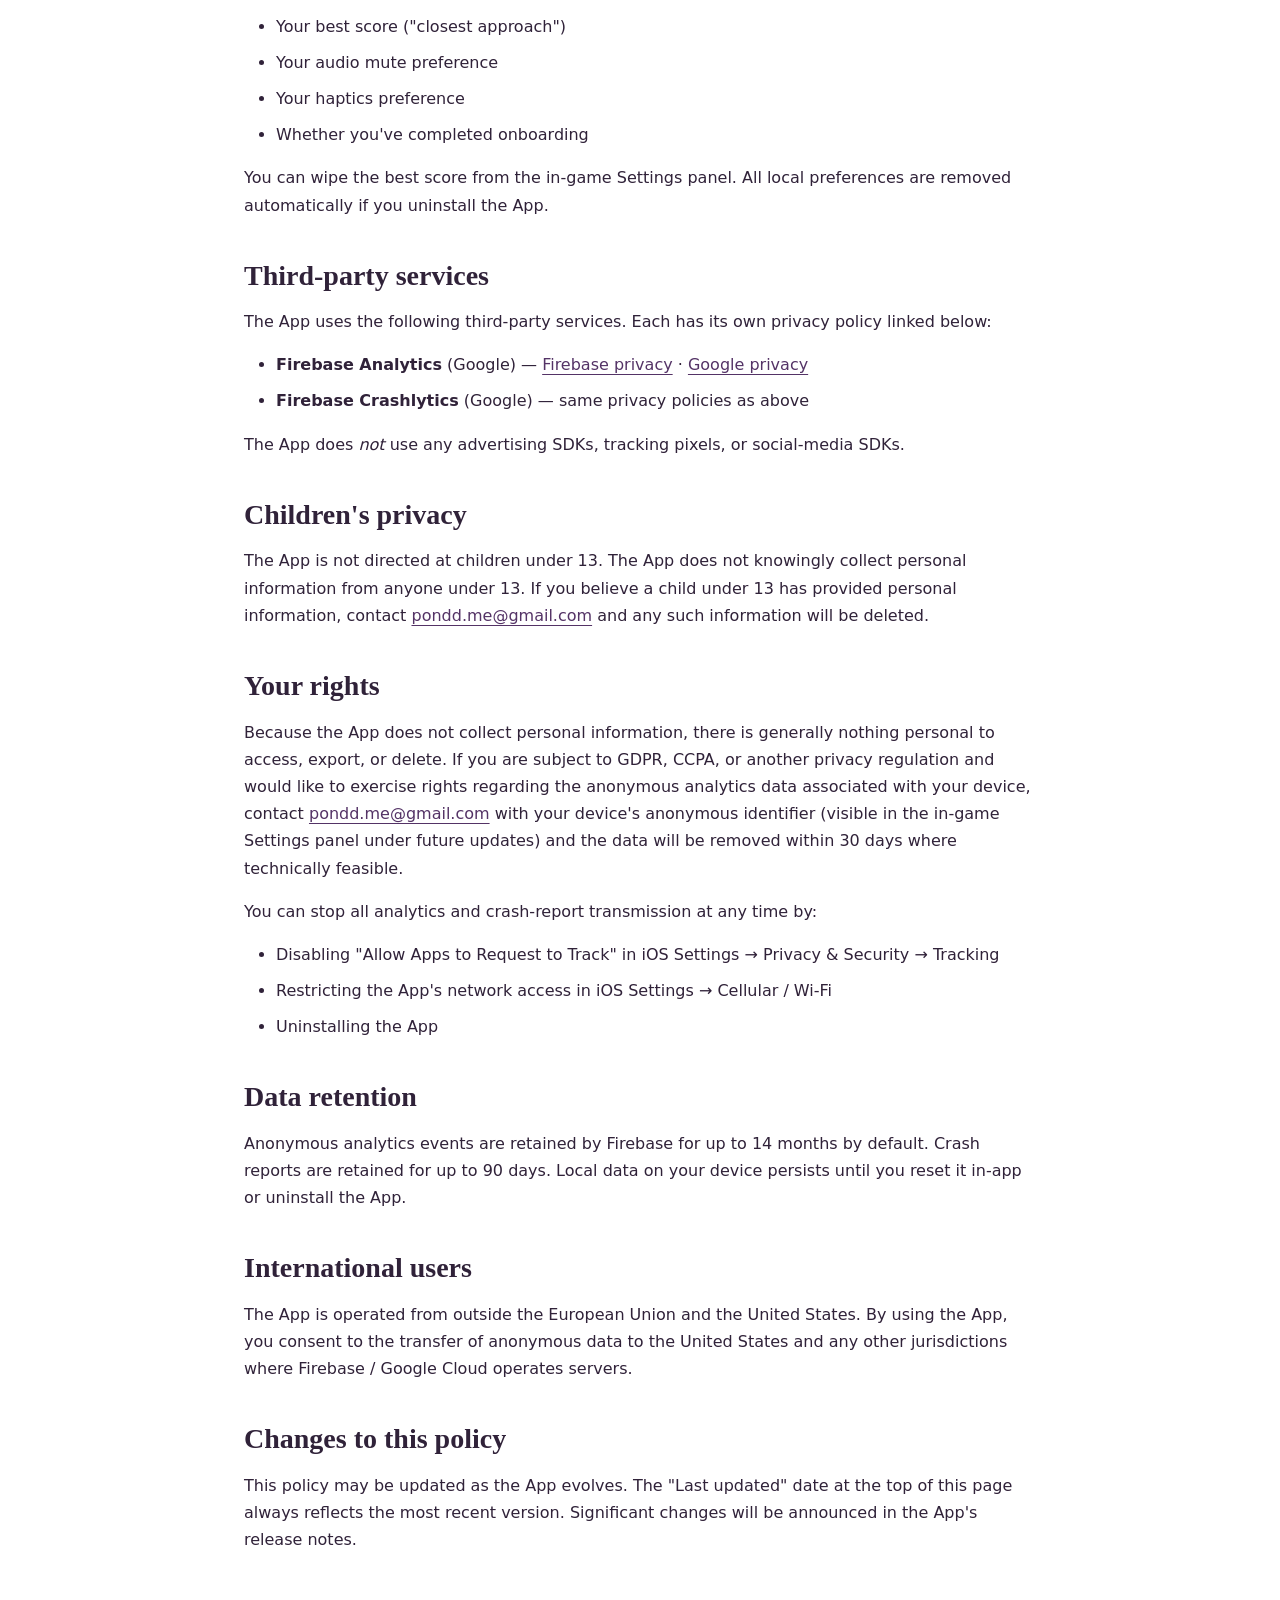
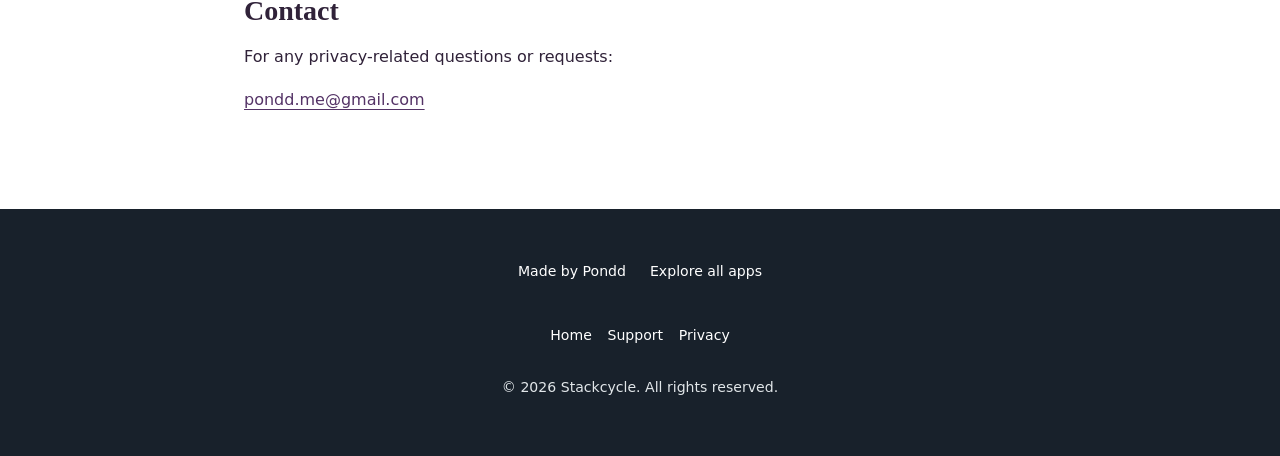
==== commit 32f87a17: "Give each app its own palette, real icon, and shared app showcase" ====
--- a/privacy.html
+++ b/privacy.html
@@ -3,10 +3,12 @@
 <meta content="width=device-width, initial-scale=1" name="viewport"/>
 <title>Privacy Policy — Stackcycle</title>
 <meta content="Privacy policy for Stackcycle." name="description"/>
-<link href="assets/icon.png" rel="icon" type="image/png"/>
+
 <link href="assets/icon.png" rel="apple-touch-icon"/>
 
-<link href="new-age/css/styles.css" rel="stylesheet"/><link href="new-age/css/app.css" rel="stylesheet"/></head><body><a class="skip-link" href="#main-content">Skip to content</a><nav class="navbar navbar-light shadow-sm" id="mainNav" aria-label="Main navigation"><div class="container px-5"><a class="navbar-brand fw-bold" href="index.html">StackCycle</a><div class="site-links"><a href="index.html#features">Features</a><a href="support.html">Support</a><a href="privacy.html">Privacy</a><a href="https://pond1982.github.io/Pondd-Page/index.html#apps">All apps</a></div></div></nav><main id="main-content" class="legal-content">
+<link href="new-age/css/styles.css" rel="stylesheet"/><link href="new-age/css/app.css" rel="stylesheet"/><link rel="stylesheet" href="app-family/brand.css?v=20261112">
+<link rel="icon" href="https://pond1982.github.io/Pondd-Page/assets/app-icons/6764340971.webp" type="image/webp">
+</head><body data-app-theme="tower-plum"><a class="skip-link" href="#main-content">Skip to content</a><nav class="navbar navbar-light shadow-sm" id="mainNav" aria-label="Main navigation"><div class="container px-5"><a class="navbar-brand fw-bold" href="index.html"><img class="app-brand-icon" src="https://pond1982.github.io/Pondd-Page/assets/app-icons/6764340971.webp" width="42" height="42" alt="" decoding="async">StackCycle</a><div class="site-links"><a href="index.html#features">Features</a><a href="support.html">Support</a><a href="privacy.html">Privacy</a><a href="https://pond1982.github.io/Pondd-Page/index.html#apps">All apps</a></div></div></nav><main id="main-content" class="legal-content">
 <h1>Privacy Policy</h1>
 <p class="section-eyebrow">Last updated: April 28, 2026</p>
 <p>Stackcycle ("the App") respects your privacy. This policy describes what information the App collects, why, and how it's used. Plain English first; legal language is unavoidable in places. Reach out at <a href="mailto:pondd.me@gmail.com">pondd.me@gmail.com</a> with any questions.</p>
--- a/app-family/brand.css
+++ b/app-family/brand.css
@@ -0,0 +1,43 @@
+:root{--brand-accent:#543366;--brand-secondary:#805b22;--brand-tint:#f4edf9;--brand-soft:#dfc9ed;--brand-highlight:#c59a45;--brand-ink:#302239;--accent:#543366;--second:#805b22;--tint:#f4edf9;--ink:#302239;--brand:#543366;--accent-end:#805b22;--paper:#f4edf9;--app-accent:#543366;--app-secondary:#805b22;--app-paper:#f4edf9;--app-ink:#302239;--bs-primary:#543366}
+
+/* App identity and shared portfolio. Static, responsive, and readable without JavaScript. */
+body{color:var(--brand-ink)}
+body .masthead{background:linear-gradient(125deg,var(--brand-tint) 4%,var(--brand-soft) 100%)}
+body .detail-section{background:var(--brand-tint)}
+body .bg-gradient-primary-to-secondary{background:linear-gradient(115deg,var(--brand-accent),var(--brand-secondary))!important}
+body .art-orb,body .masthead-device-mockup:before,body .hero-screen:before,body .hero-art:before,body .hero-media:before,body .camp-figure:before,body .app-art:before{background:linear-gradient(130deg,var(--brand-highlight),var(--brand-accent))}
+body #mainNav,body nav.navbar,body .site-header,body>nav.nav,body header.site{border-top:4px solid var(--brand-accent)}
+body .navbar-brand,body a.brand{display:inline-flex;align-items:center;gap:12px;max-width:100%;line-height:1.25;vertical-align:middle}
+body .navbar-brand img.app-brand-icon,body .brand img.app-brand-icon{display:block;flex:0 0 42px;width:42px;height:42px;margin:0;border-radius:11px;object-fit:cover;border:1px solid #0000000f;box-shadow:0 3px 10px #0000000c}
+body .app-identity{display:flex;align-items:center;gap:16px;margin:0 0 24px;text-align:left;color:var(--brand-ink)}
+body .app-identity img{width:72px;height:72px;flex:0 0 72px;object-fit:cover;border-radius:19px;border:1px solid #00000010;box-shadow:0 6px 20px #00000012}
+body .app-identity span{min-width:0}body .app-identity small{display:block;text-transform:uppercase;letter-spacing:.12em;font:700 .65rem/1.6 system-ui,sans-serif;color:var(--brand-accent)}
+body .app-identity strong{display:block;font:700 1.05rem/1.4 system-ui,sans-serif;max-width:28rem}
+body .pondd-about{background:var(--brand-tint);color:var(--brand-ink)}
+body .pondd-character-stage{border-color:var(--brand-secondary);background:radial-gradient(ellipse at 50% 88%,var(--brand-secondary) 0,var(--brand-ink) 48%,#15161d 85%)}
+body .pondd-character-stage:focus-visible,body .pondd-character-pause:focus-visible{outline-color:var(--brand-accent)}
+body .app-family{background:linear-gradient(165deg,var(--brand-tint),#fff 80%);padding:80px 24px;max-width:none;margin:0;color:var(--brand-ink);border-top:1px solid var(--brand-soft);text-align:left}
+body .app-family-inner{max-width:1140px;margin:auto;padding:0;width:100%}
+body .app-family-heading{display:flex;align-items:flex-end;justify-content:space-between;gap:24px;margin-bottom:30px}
+body .app-family-kicker{font:750 .72rem/1.5 system-ui,sans-serif;color:var(--brand-accent);letter-spacing:.13em;text-transform:uppercase;margin:0 0 12px}
+body .app-family h2{font-size:clamp(2rem,3.5vw,3rem);line-height:1.13;letter-spacing:-.035em;color:var(--brand-ink);margin:0 0 14px}
+body .app-family-intro{max-width:570px;color:#4c5664;line-height:1.65;margin:0;font-size:1rem}
+body .app-family-directory{display:inline-flex;align-items:center;justify-content:center;flex:0 0 auto;padding:12px 18px;border:1px solid var(--brand-accent);border-radius:999px;color:var(--brand-accent);font-size:.86rem;font-weight:700;text-decoration:none;background:#fff;min-height:44px}
+body .app-family-directory:hover{background:var(--brand-accent);color:#fff}
+body .app-family-list{list-style:none;display:grid;grid-template-columns:repeat(3,minmax(0,1fr));gap:16px;padding:0;margin:0}
+body .app-family-item{margin:0;padding:20px;border:1px solid #1d2d431c;border-radius:18px;background:#fff;min-width:0;box-shadow:0 4px 18px #15243e04}
+body .app-family-item.is-current{border-color:var(--brand-accent);box-shadow:inset 0 3px 0 var(--brand-accent)}
+body .app-family-card-top{display:flex;align-items:center;gap:13px;margin:0 0 14px}
+body .app-family-card-top img{display:block;width:52px;height:52px;flex:0 0 52px;object-fit:cover;border-radius:13px;border:1px solid #0000000a;margin:0}
+body .app-family-card-top>div{min-width:0}
+body .app-family h3{color:var(--brand-ink);font:750 1rem/1.35 system-ui,sans-serif;letter-spacing:-.015em;margin:0 0 4px}
+body .app-family-meta{color:var(--brand-accent);font:600 .72rem/1.45 system-ui,sans-serif;margin:0}
+body .app-family-summary{color:#4c5664;font-size:.84rem;line-height:1.6;margin:0 0 15px}
+body .app-family-links{display:flex;flex-wrap:wrap;gap:4px 17px;margin:0}
+body .app-family-links a{display:inline-flex;align-items:center;min-height:36px;color:var(--brand-accent);font:700 .8rem/1.3 system-ui,sans-serif;text-decoration:underline;text-underline-offset:4px}
+body .app-family a:focus-visible{outline:3px solid var(--brand-accent);outline-offset:4px}
+body .app-family-note{color:#59616b;font-size:.78rem;line-height:1.5;margin:24px 0 0}
+@media(min-width:1250px){body .app-family-list{grid-template-columns:repeat(4,minmax(0,1fr))}}
+@media(max-width:800px){body .app-family{padding:56px 20px}body .app-family-heading{display:block}body .app-family-directory{margin-top:22px}body .app-family-list{grid-template-columns:repeat(2,minmax(0,1fr))}body .app-identity{gap:13px}body .app-identity img{width:60px;height:60px;flex-basis:60px;border-radius:16px}}
+@media(max-width:520px){body .app-family-list{grid-template-columns:1fr}body .app-family-item{padding:18px}body .app-family h2{font-size:2rem}body .app-identity strong{font-size:.95rem}body .navbar-brand img.app-brand-icon,body .brand img.app-brand-icon{flex-basis:36px;width:36px;height:36px;border-radius:9px}}
+@media(prefers-reduced-motion:reduce){body .app-family *{transition:none!important;animation:none!important}}
